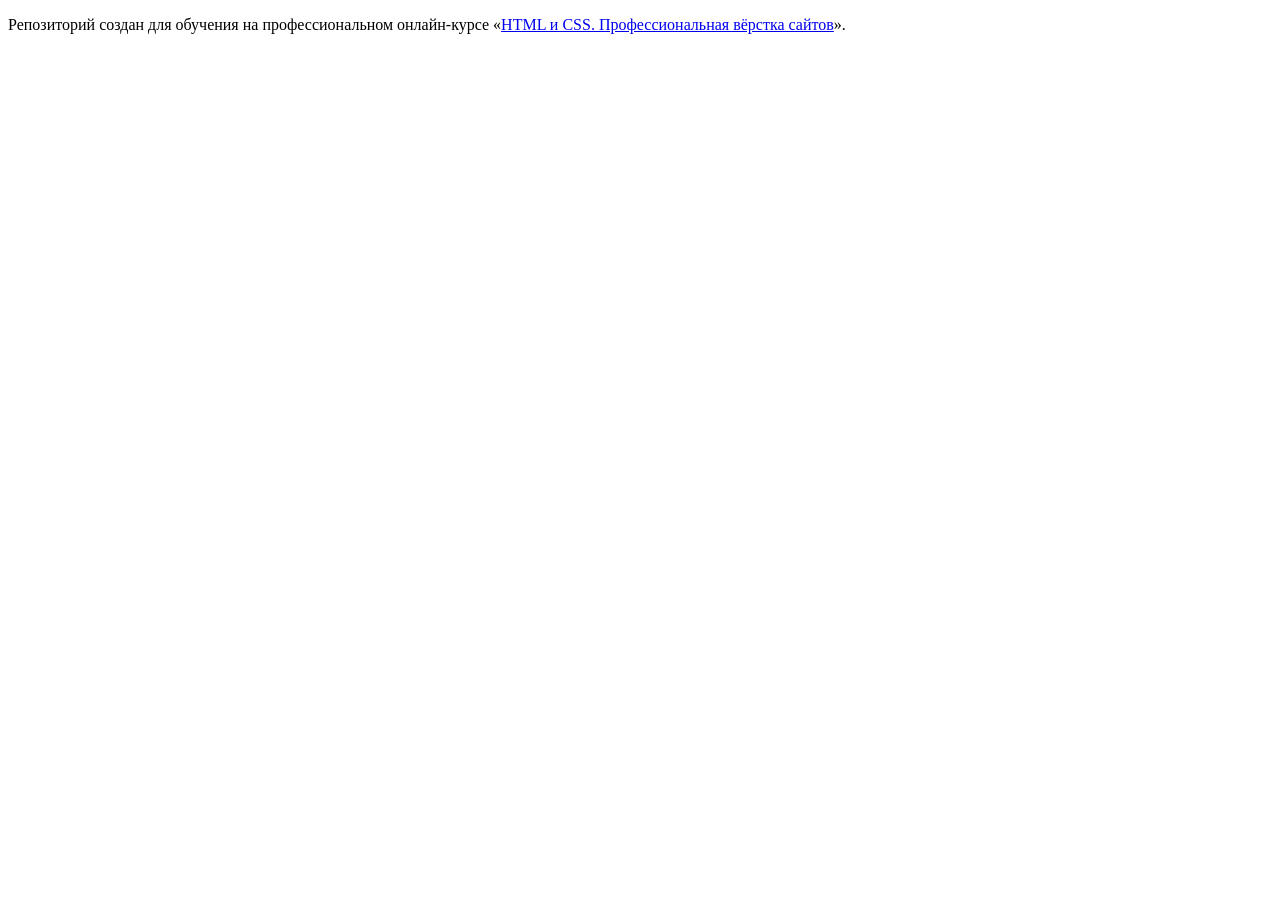
==== index.html @ 31da3272 ":hatching_chick:" ====
<!DOCTYPE html>
<html lang="ru">
  <head>
    <meta charset="utf-8">
    <title>HTML Academy: Седона</title>
  </head>
  <body>

    <p>Репозиторий создан для обучения на профессиональном онлайн‑курсе «<a href="https://htmlacademy.ru/intensive/htmlcss">HTML и CSS. Профессиональная вёрстка сайтов</a>».</p>

  </body>
</html>
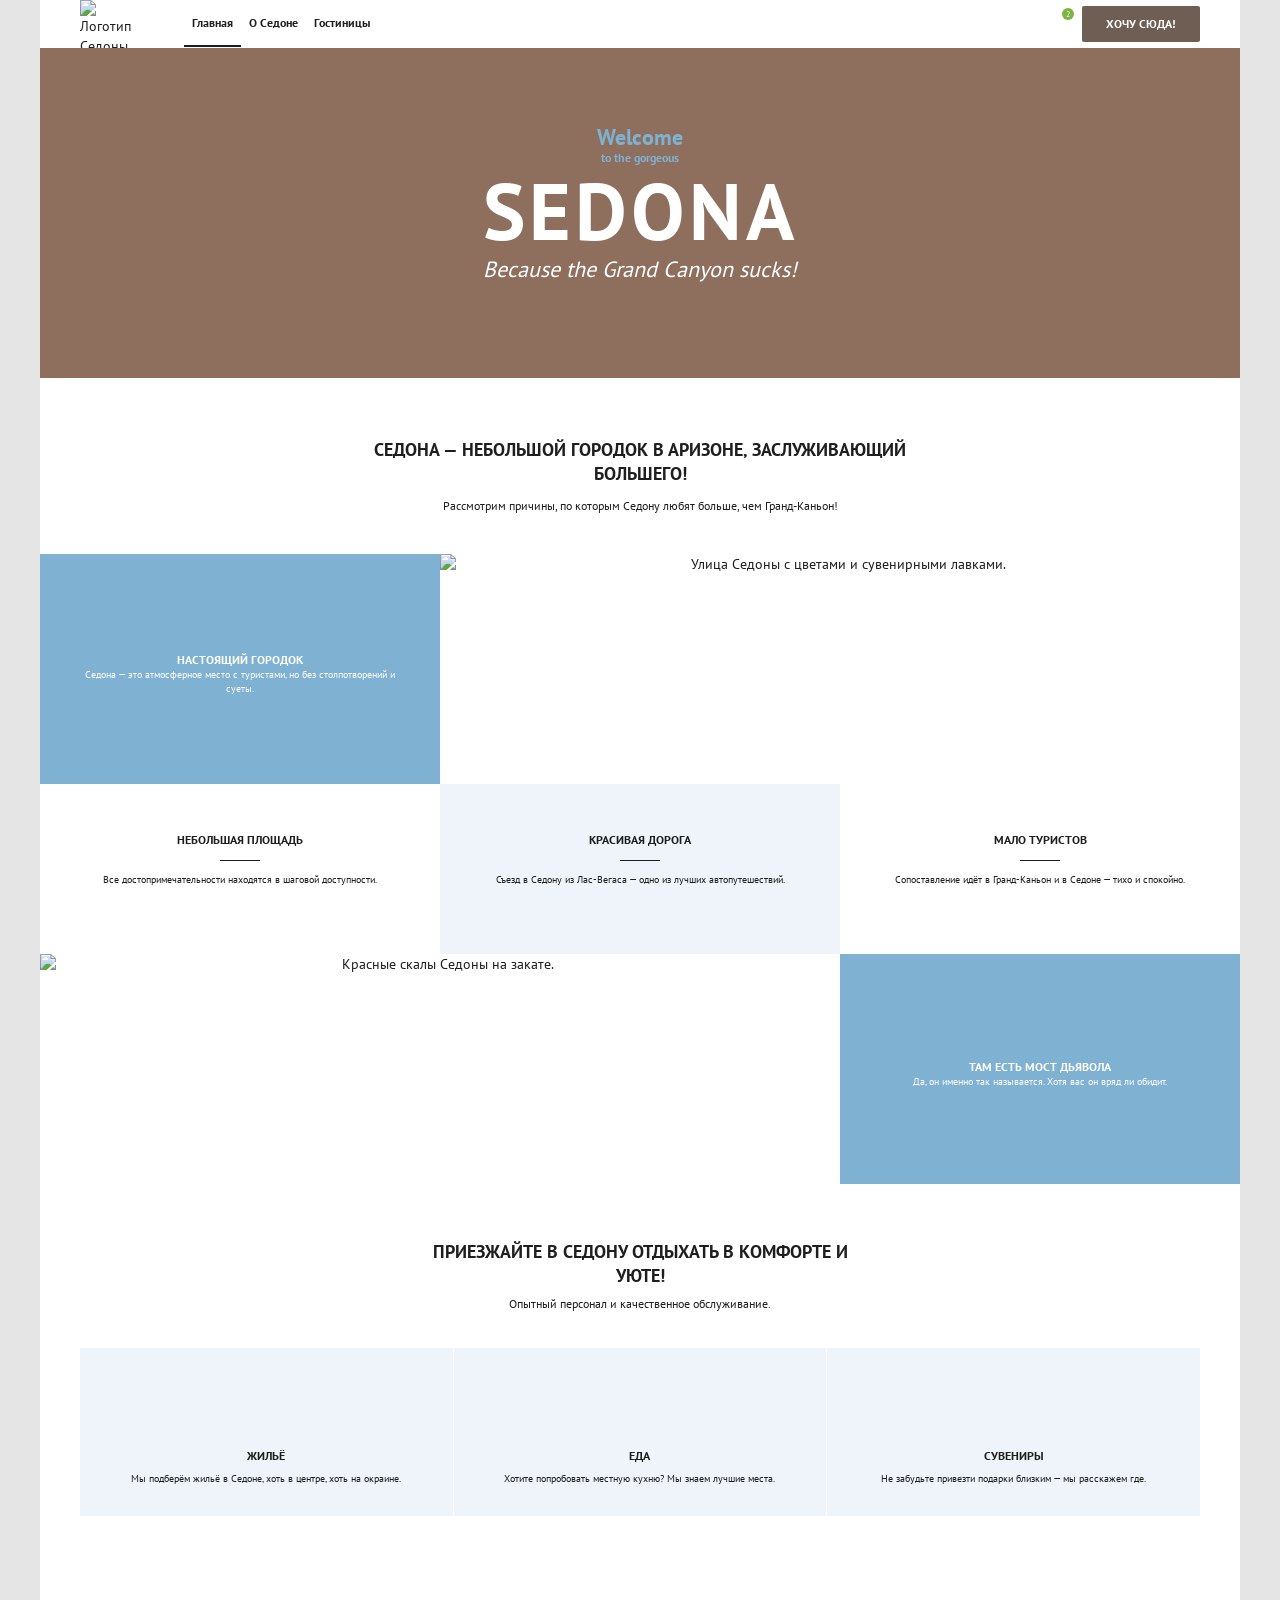
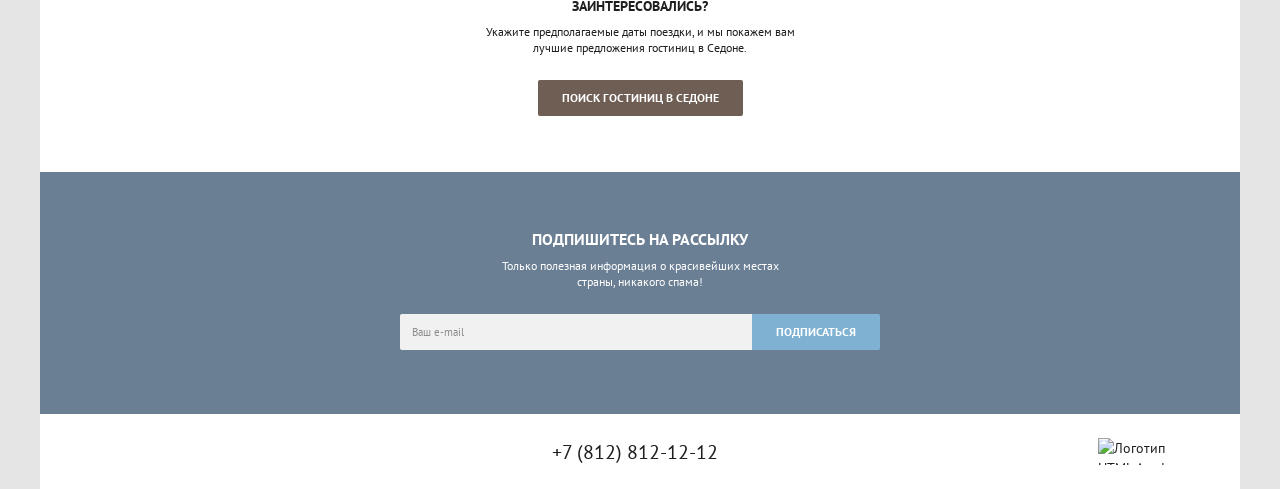
==== commit 5eb01d87: "First try site" ====
--- a/index.html
+++ b/index.html
@@ -3,10 +3,188 @@
   <head>
     <meta charset="utf-8">
     <title>HTML Academy: Седона</title>
-  </head>
-  <body>
+    <link rel="preload" href="fonts/ptsans-400.woff2" as="font" type="font/woff2" crossorigin>
+  <link rel="preload" href="fonts/ptsans-700.woff2" as="font" type="font/woff2" crossorigin>
+  <link rel="stylesheet" href="styles/styles.css">
+</head>
+<body>
+  <header class="page-header">
+    <div class="page-header__wrapper">
+      <a class="logo" href="index.html">
+        <img src="images/logo.svg" width="64" height="48" alt="Логотип Седоны.">
+      </a>
+      <nav class="main-nav">
+        <ul class="main-nav__list">
+          <li class="main-nav__item"><a class="main-nav__link main-nav__link--current" href="index.html">Главная</a></li>
+          <li class="main-nav__item"><a class="main-nav__link" href="#">О Седоне</a></li>
+          <li class="main-nav__item"><a class="main-nav__link" href="catalog.html">Гостиницы</a></li>
+        </ul>
+      </nav>
+      <ul class="user-nav">
+        <li class="user-nav__item">
+          <button class="user-nav__button user-nav__button--search" type="button">
+            <span class="visually-hidden">Поиск гостиницы</span>
+          </button>
+        </li>
+        <li class="user-nav__item">
+          <a class="user-nav__link user-nav__link--favorites" href="#">
+            <span class="visually-hidden">Избранное:</span>
+            <span class="user-nav__counter">2</span>
+          </a>
+        </li>
+        <li class="user-nav__item">
+          <a class="button button--brown" href="#">Хочу сюда!</a>
+        </li>
+      </ul>
+    </div>
+  </header>
 
-    <p>Репозиторий создан для обучения на профессиональном онлайн‑курсе «<a href="https://htmlacademy.ru/intensive/htmlcss">HTML и CSS. Профессиональная вёрстка сайтов</a>».</p>
+  <main class="page-main">
+    <section class="hero">
+      <div class="hero__wrapper">
+        <p class="hero__welcome">Welcome <span class="hero__welcome-sub">to the gorgeous</span></p>
+        <h1 class="hero__title">Sedona</h1>
+        <p class="hero__slogan">Because the Grand Canyon sucks!</p>
+      </div>
+    </section>
 
-  </body>
+    <section class="intro">
+      <h2 class="intro__title">Седона — небольшой городок в Аризоне, заслуживающий большего!</h2>
+      <p class="intro__text">Рассмотрим причины, по которым Седону любят больше, чем Гранд-Каньон!</p>
+    </section>
+
+    <section class="reasons">
+      <h2 class="visually-hidden">Почему Седона</h2>
+      <ul class="reasons__list">
+        <li class="reasons__item reasons__item--tile reasons__item--tile-first">
+          <h3 class="reasons__title">Настоящий городок</h3>
+          <p class="reasons__text">Седона — это атмосферное место с туристами, но без столпотворений и суеты.</p>
+        </li>
+        <li class="reasons__item reasons__item--photo-top">
+          <img class="reasons__image" src="#" alt="Улица Седоны с цветами и сувенирными лавками.">
+        </li>
+        <li class="reasons__item reasons__item--feature">
+          <h3 class="reasons__title">Небольшая площадь</h3>
+          <p class="reasons__text">Все достопримечательности находятся в шаговой доступности.</p>
+        </li>
+        <li class="reasons__item reasons__item--feature reasons__item--feature-accent">
+          <h3 class="reasons__title">Красивая дорога</h3>
+          <p class="reasons__text">Съезд в Седону из Лас-Вегаса — одно из лучших автопутешествий.</p>
+        </li>
+        <li class="reasons__item reasons__item--feature">
+          <h3 class="reasons__title">Мало туристов</h3>
+          <p class="reasons__text">Сопоставление идёт в Гранд-Каньон и в Седоне — тихо и спокойно.</p>
+        </li>
+        <li class="reasons__item reasons__item--photo-bottom">
+          <img class="reasons__image" src="#" alt="Красные скалы Седоны на закате.">
+        </li>
+        <li class="reasons__item reasons__item--tile reasons__item--tile-last">
+          <h3 class="reasons__title">Там есть мост Дьявола</h3>
+          <p class="reasons__text">Да, он именно так называется. Хотя вас он вряд ли обидит.</p>
+        </li>
+      </ul>
+    </section>
+
+    <section class="comfort">
+      <h2 class="comfort__title">Приезжайте в Седону отдыхать в комфорте и уюте!</h2>
+      <p class="comfort__text">Опытный персонал и качественное обслуживание.</p>
+      <ul class="comfort__list">
+        <li class="comfort__item comfort__item--home">
+          <h3 class="comfort__item-title">Жильё</h3>
+          <p class="comfort__item-text">Мы подберём жильё в Седоне, хоть в центре, хоть на окраине.</p>
+        </li>
+        <li class="comfort__item comfort__item--food">
+          <h3 class="comfort__item-title">Еда</h3>
+          <p class="comfort__item-text">Хотите попробовать местную кухню? Мы знаем лучшие места.</p>
+        </li>
+        <li class="comfort__item comfort__item--gifts">
+          <h3 class="comfort__item-title">Сувениры</h3>
+          <p class="comfort__item-text">Не забудьте привезти подарки близким — мы расскажем где.</p>
+        </li>
+      </ul>
+    </section>
+
+    <section class="interest">
+      <h2 class="interest__title">Заинтересовались?</h2>
+      <p class="interest__text">Укажите предполагаемые даты поездки, и мы покажем вам лучшие предложения гостиниц в Седоне.</p>
+      <button class="button button--brown button--wide" type="button">Поиск гостиниц в Седоне</button>
+    </section>
+
+    <section class="subscribe">
+      <h2 class="subscribe__title">Подпишитесь на рассылку</h2>
+      <p class="subscribe__text">Только полезная информация о красивейших местах страны, никакого спама!</p>
+      <form class="subscribe__form" action="https://echo.htmlacademy.ru/" method="post">
+        <label class="visually-hidden" for="subscribe-email">Ваш e-mail</label>
+        <input class="subscribe__input" id="subscribe-email" type="email" name="email" placeholder="Ваш e-mail" required>
+        <button class="button button--blue" type="submit">Подписаться</button>
+      </form>
+    </section>
+  </main>
+
+  <footer class="page-footer">
+    <div class="page-footer__wrapper">
+      <ul class="social">
+        <li class="social__item">
+          <a class="social__link social__link--vk" href="https://vk.com/htmlacademy"><span class="visually-hidden">Вконтакте</span></a>
+        </li>
+        <li class="social__item">
+          <a class="social__link social__link--tg" href="https://t.me/htmlacademy"><span class="visually-hidden">Телеграм</span></a>
+        </li>
+        <li class="social__item">
+          <a class="social__link social__link--yt" href="https://www.youtube.com/user/htmlacademyru"><span class="visually-hidden">Ютуб</span></a>
+        </li>
+      </ul>
+      <a class="page-footer__phone" href="tel:+78128121212">+7 (812) 812-12-12</a>
+      <a class="page-footer__academy" href="https://htmlacademy.ru/">
+        <img src="images/htmlacademy.svg" width="102" height="27" alt="Логотип HTML Academy.">
+      </a>
+    </div>
+  </footer>
+
+  <!-- Модальное окно поиска. Чтобы увидеть его, добавьте классу modal модификатор modal--show -->
+  <div class="modal">
+    <section class="modal__window" role="dialog" aria-modal="true" aria-labelledby="modal-title">
+      <h2 class="modal__title" id="modal-title">Поиск гостиницы в Седоне</h2>
+      <button class="modal__close" type="button"><span class="visually-hidden">Закрыть окно</span></button>
+      <form class="search-form" action="https://echo.htmlacademy.ru/" method="post">
+        <div class="search-form__field">
+          <label class="search-form__label" for="date-in">Дата заезда:</label>
+          <input class="search-form__input" id="date-in" type="text" name="date-in" value="27 апреля 2020" required>
+          <p class="search-form__error">Мы не можем отправить вас в прошлое.</p>
+        </div>
+        <div class="search-form__field">
+          <label class="search-form__label" for="date-out">Дата выезда:</label>
+          <input class="search-form__input" id="date-out" type="text" name="date-out" value="1 сентября 2023" required>
+          <p class="search-form__hint">На эти даты есть свободные номера. Пока есть.</p>
+        </div>
+        <div class="search-form__counters">
+          <div class="search-form__counter">
+            <label class="search-form__label" for="adults">Взрослые:</label>
+            <div class="stepper">
+              <button class="stepper__button stepper__button--minus" type="button"><span class="visually-hidden">Уменьшить</span></button>
+              <input class="stepper__input" id="adults" type="number" name="adults" min="1" value="2">
+              <button class="stepper__button stepper__button--plus" type="button"><span class="visually-hidden">Увеличить</span></button>
+            </div>
+          </div>
+          <div class="search-form__counter">
+            <label class="search-form__label" for="kids">Дети:</label>
+            <span class="search-form__info-wrap">
+              <button class="search-form__info" type="button" aria-describedby="kids-popover">
+                <span aria-hidden="true">i</span>
+                <span class="visually-hidden">Подсказка</span>
+              </button>
+              <span class="popover" id="kids-popover" role="tooltip">Укажите количество детей, которые будут с вами, возраст которых от 6 до 18 лет. Дети до 6 лет размещаются бесплатно.</span>
+            </span>
+            <div class="stepper">
+              <button class="stepper__button stepper__button--minus" type="button"><span class="visually-hidden">Уменьшить</span></button>
+              <input class="stepper__input" id="kids" type="number" name="kids" min="0" value="2">
+              <button class="stepper__button stepper__button--plus" type="button"><span class="visually-hidden">Увеличить</span></button>
+            </div>
+          </div>
+        </div>
+        <button class="button button--blue button--wide button--large" type="submit">Найти гостиницу</button>
+      </form>
+    </section>
+  </div>
+</body>
 </html>
--- a/styles/styles.css
+++ b/styles/styles.css
@@ -0,0 +1,1318 @@
+/* ===== 4. Шрифты и базовая типографика ===== */
+@font-face {
+  font-family: "PT Sans";
+  src: url("../fonts/ptsans-400.woff2") format("woff2");
+  font-weight: 400;
+  font-style: normal;
+  font-display: swap;
+}
+
+@font-face {
+  font-family: "PT Sans";
+  src: url("../fonts/ptsans-700.woff2") format("woff2");
+  font-weight: 700;
+  font-style: normal;
+  font-display: swap;
+}
+
+:root {
+  --color-text: #1e1e1e;
+  --color-white: #ffffff;
+  --color-brown: #6f5e54;
+  --color-brown-dark: #55463e;
+  --color-blue: #7fb1d3;
+  --color-blue-dark: #5f98c0;
+  --color-blue-light: #eef4f9;
+  --color-green: #7cb342;
+  --color-grey: #f1f1f1;
+  --color-grey-dark: #8d8d8d;
+  --color-error: #d9372b;
+  --page-width: 1200px;
+}
+
+html,
+body {
+  height: 100%; /* 5. Стики-футер */
+}
+
+body {
+  display: flex;
+  flex-direction: column;
+  min-height: 100%;
+  margin: 0;
+  font-family: "PT Sans", "Arial", sans-serif;
+  font-size: 14px;
+  font-weight: 400;
+  line-height: 20px;
+  color: var(--color-text);
+  background-color: #e5e5e5;
+}
+
+h1,
+h2,
+h3,
+p,
+ul {
+  margin: 0;
+  padding: 0;
+}
+
+ul {
+  list-style-type: none; /* 6. Без булетов */
+}
+
+img {
+  display: block;
+  max-width: 100%;
+}
+
+a {
+  color: inherit;
+  text-decoration: none;
+}
+
+button,
+input,
+select {
+  font: inherit;
+  color: inherit;
+}
+
+/* ===== 6. Утилиты ===== */
+.visually-hidden {
+  position: absolute;
+  width: 1px;
+  height: 1px;
+  margin: -1px;
+  padding: 0;
+  overflow: hidden;
+  clip: rect(0 0 0 0);
+  white-space: nowrap;
+  border: 0;
+}
+
+/* ===== Страница ===== */
+.page-header,
+.page-main,
+.page-footer {
+  width: 100%;
+  max-width: var(--page-width);
+  margin-right: auto;
+  margin-left: auto;
+  background-color: var(--color-white);
+}
+
+.page-main {
+  flex-grow: 1; /* футер прижат к низу */
+}
+
+/* ===== Кнопки ===== */
+.button {
+  display: inline-block;
+  box-sizing: border-box;
+  padding: 10px 24px;
+  font-size: 12px;
+  font-weight: 700;
+  line-height: 16px;
+  text-align: center;
+  text-transform: uppercase;
+  color: var(--color-white);
+  background-color: var(--color-brown);
+  border: none;
+  border-radius: 2px;
+  cursor: pointer;
+}
+
+.button--brown:hover,
+.button--brown:focus-visible {
+  background-color: var(--color-brown-dark);
+}
+
+.button--blue {
+  background-color: var(--color-blue);
+}
+
+.button--blue:hover,
+.button--blue:focus-visible {
+  background-color: var(--color-blue-dark);
+}
+
+.button--green {
+  background-color: var(--color-green);
+}
+
+.button--green:hover,
+.button--green:focus-visible {
+  background-color: #66972f;
+}
+
+.button:active {
+  opacity: 0.7;
+}
+
+.button--wide {
+  width: 100%;
+}
+
+.button--small {
+  padding: 6px 8px;
+  font-size: 10px;
+  line-height: 14px;
+}
+
+/* ===== Шапка ===== */
+.page-header__wrapper {
+  display: flex;
+  align-items: center;
+  justify-content: space-between;
+  flex-wrap: wrap;
+  padding: 0 40px;
+}
+
+.logo {
+  display: block;
+  margin-right: 40px;
+}
+
+.main-nav {
+  flex-grow: 1;
+}
+
+.main-nav__list {
+  display: flex;
+  flex-wrap: wrap;
+}
+
+.main-nav__link {
+  display: block;
+  padding: 14px 8px;
+  font-size: 12px;
+  font-weight: 700;
+  line-height: 16px;
+}
+
+.main-nav__link:hover,
+.main-nav__link:focus-visible {
+  color: var(--color-blue-dark);
+}
+
+.main-nav__link--current {
+  border-bottom: 2px solid var(--color-text);
+}
+
+.main-nav__link--current:hover {
+  color: inherit;
+}
+
+.user-nav {
+  display: flex;
+  align-items: center;
+  flex-wrap: wrap;
+  gap: 16px;
+}
+
+.user-nav__button,
+.user-nav__link {
+  position: relative;
+  display: block;
+  width: 20px;
+  height: 20px;
+  padding: 0;
+  background-color: transparent;
+  background-repeat: no-repeat;
+  background-position: center;
+  border: none;
+  cursor: pointer;
+}
+
+.user-nav__button--search {
+  background-image: url("../images/icon-search.svg");
+}
+
+.user-nav__link--favorites {
+  background-image: url("../images/icon-heart.svg");
+}
+
+.user-nav__counter {
+  position: absolute;
+  top: -6px;
+  right: -8px;
+  min-width: 12px;
+  font-size: 8px;
+  line-height: 12px;
+  text-align: center;
+  color: var(--color-white);
+  background-color: var(--color-green);
+  border-radius: 6px;
+}
+
+.user-nav__button:hover,
+.user-nav__link:hover {
+  opacity: 0.6;
+}
+
+/* ===== Главная: hero ===== */
+.hero {
+  display: flex;
+  justify-content: center;
+  min-height: 330px;
+  background-color: #8e6f5e;
+  background-image: url("../images/hero.jpg");
+  background-position: center;
+  background-size: cover;
+  background-repeat: no-repeat;
+  color: var(--color-white);
+}
+
+.hero__wrapper {
+  display: flex;
+  flex-direction: column;
+  align-items: center;
+  justify-content: center;
+  padding: 40px 20px 60px;
+  text-align: center;
+}
+
+.hero__welcome {
+  font-size: 22px;
+  font-weight: 700;
+  line-height: 26px;
+  color: var(--color-blue);
+}
+
+.hero__welcome-sub {
+  display: block;
+  font-size: 12px;
+  line-height: 16px;
+}
+
+.hero__title {
+  font-size: 80px;
+  font-weight: 700;
+  line-height: 90px;
+  text-transform: uppercase;
+  letter-spacing: 0.05em;
+}
+
+.hero__slogan {
+  font-size: 22px;
+  font-style: italic;
+  line-height: 26px;
+}
+
+/* ===== Главная: intro ===== */
+.intro {
+  padding: 60px 20px 40px;
+  text-align: center;
+}
+
+.intro__title {
+  max-width: 600px;
+  margin: 0 auto 12px;
+  font-size: 18px;
+  font-weight: 700;
+  line-height: 24px;
+  text-transform: uppercase;
+}
+
+.intro__text {
+  font-size: 12px;
+  line-height: 16px;
+}
+
+/* ===== Главная: причины (грид) ===== */
+.reasons__list {
+  display: grid;
+  grid-template-columns: repeat(3, 1fr);
+}
+
+.reasons__item {
+  box-sizing: border-box;
+  min-height: 170px;
+  padding: 30px 30px 20px;
+  text-align: center;
+}
+
+.reasons__item--tile {
+  display: flex;
+  flex-direction: column;
+  justify-content: center;
+  color: var(--color-white);
+  background-color: var(--color-blue);
+}
+
+.reasons__item--tile-first {
+  min-height: 230px;
+}
+
+.reasons__item--tile-last {
+  min-height: 230px;
+}
+
+.reasons__item--photo-top {
+  grid-column: 2 / 4;
+  padding: 0;
+}
+
+.reasons__item--photo-bottom {
+  grid-column: 1 / 3;
+  grid-row: 3;
+  padding: 0;
+}
+
+.reasons__item--tile-last {
+  grid-column: 3;
+  grid-row: 3;
+}
+
+.reasons__item--feature {
+  display: flex;
+  flex-direction: column;
+  align-items: center;
+  padding-top: 48px;
+  background-color: var(--color-white);
+}
+
+.reasons__item--feature-accent {
+  background-color: var(--color-blue-light);
+}
+
+.reasons__item--feature .reasons__title::after {
+  content: "";
+  display: block;
+  width: 40px;
+  height: 1px;
+  margin: 12px auto;
+  background-color: var(--color-text);
+}
+
+.reasons__image {
+  width: 100%;
+  height: 100%;
+  min-height: 230px;
+  object-fit: cover;
+}
+
+.reasons__title {
+  font-size: 12px;
+  font-weight: 700;
+  line-height: 16px;
+  text-transform: uppercase;
+}
+
+.reasons__text {
+  font-size: 10px;
+  line-height: 14px;
+}
+
+/* ===== Главная: comfort ===== */
+.comfort {
+  padding: 56px 40px 40px;
+  text-align: center;
+}
+
+.comfort__title {
+  max-width: 460px;
+  margin: 0 auto 8px;
+  font-size: 18px;
+  font-weight: 700;
+  line-height: 24px;
+  text-transform: uppercase;
+}
+
+.comfort__text {
+  margin-bottom: 36px;
+  font-size: 12px;
+  line-height: 16px;
+}
+
+.comfort__list {
+  display: grid;
+  grid-template-columns: repeat(3, 1fr);
+  gap: 1px;
+}
+
+.comfort__item {
+  padding: 100px 40px 30px;
+  background-color: var(--color-blue-light);
+  background-repeat: no-repeat;
+  background-position: center 40px;
+  background-size: 40px;
+}
+
+.comfort__item--home {
+  background-image: url("../images/icon-home.svg");
+}
+
+.comfort__item--food {
+  background-image: url("../images/icon-food.svg");
+}
+
+.comfort__item--gifts {
+  background-image: url("../images/icon-gifts.svg");
+}
+
+.comfort__item-title {
+  margin-bottom: 8px;
+  font-size: 12px;
+  font-weight: 700;
+  line-height: 16px;
+  text-transform: uppercase;
+}
+
+.comfort__item-text {
+  font-size: 10px;
+  line-height: 14px;
+}
+
+/* ===== Главная: interest ===== */
+.interest {
+  display: flex;
+  flex-direction: column;
+  align-items: center;
+  padding: 40px 20px 56px;
+  text-align: center;
+}
+
+.interest__title {
+  margin-bottom: 8px;
+  font-size: 14px;
+  font-weight: 700;
+  line-height: 20px;
+  text-transform: uppercase;
+}
+
+.interest__text {
+  max-width: 340px;
+  margin-bottom: 24px;
+  font-size: 12px;
+  line-height: 16px;
+}
+
+.interest .button {
+  width: auto;
+  min-width: 170px;
+}
+
+/* ===== Подписка ===== */
+.subscribe {
+  display: flex;
+  flex-direction: column;
+  align-items: center;
+  padding: 56px 20px 64px;
+  text-align: center;
+  color: var(--color-white);
+  background-color: #6b7f94;
+  background-image: url("../images/subscribe.jpg");
+  background-position: center;
+  background-size: cover;
+  background-repeat: no-repeat;
+}
+
+.subscribe--plain {
+  color: var(--color-text);
+  background: none;
+}
+
+.subscribe__title {
+  margin-bottom: 8px;
+  font-size: 16px;
+  font-weight: 700;
+  line-height: 22px;
+  text-transform: uppercase;
+}
+
+.subscribe__text {
+  max-width: 280px;
+  margin-bottom: 24px;
+  font-size: 12px;
+  line-height: 16px;
+}
+
+.subscribe__form {
+  display: flex;
+  flex-wrap: wrap;
+  justify-content: center;
+  width: 100%;
+  max-width: 480px;
+}
+
+.subscribe__input {
+  flex-grow: 1;
+  box-sizing: border-box;
+  min-width: 200px;
+  padding: 8px 12px;
+  font-size: 11px;
+  color: var(--color-text);
+  background-color: var(--color-grey);
+  border: none;
+  border-radius: 2px 0 0 2px;
+}
+
+.subscribe__input::placeholder {
+  color: var(--color-grey-dark);
+}
+
+.subscribe__form .button {
+  border-radius: 0 2px 2px 0;
+}
+
+/* ===== Футер ===== */
+.page-footer__wrapper {
+  display: flex;
+  align-items: center;
+  justify-content: space-between;
+  flex-wrap: wrap;
+  gap: 20px;
+  padding: 24px 40px;
+}
+
+.social {
+  display: flex;
+  flex-wrap: wrap;
+  gap: 16px;
+}
+
+.social__link {
+  display: block;
+  width: 20px;
+  height: 20px;
+  background-repeat: no-repeat;
+  background-position: center;
+}
+
+.social__link--vk {
+  background-image: url("../images/icon-vk.svg");
+}
+
+.social__link--tg {
+  background-image: url("../images/icon-tg.svg");
+}
+
+.social__link--yt {
+  background-image: url("../images/icon-yt.svg");
+}
+
+.social__link:hover,
+.page-footer__academy:hover {
+  opacity: 0.6;
+}
+
+.page-footer__phone {
+  font-size: 20px;
+  line-height: 26px;
+}
+
+/* ===== Каталог: hero и фильтр ===== */
+.catalog-hero {
+  color: var(--color-white);
+  background-color: #6d5a52;
+  background-image: url("../images/catalog-hero.jpg");
+  background-position: center;
+  background-size: cover;
+  background-repeat: no-repeat;
+}
+
+.catalog-hero__wrapper {
+  padding: 24px 40px 28px;
+}
+
+.catalog-hero__title {
+  margin-bottom: 8px;
+  font-size: 32px;
+  font-weight: 700;
+  line-height: 40px;
+}
+
+.breadcrumbs {
+  display: flex;
+  align-items: center;
+  flex-wrap: wrap;
+  gap: 8px;
+  margin-bottom: 24px;
+  font-size: 10px;
+  line-height: 14px;
+}
+
+.breadcrumbs__item + .breadcrumbs__item::before {
+  content: ">";
+  margin-right: 8px;
+}
+
+.breadcrumbs__link--home {
+  display: block;
+  width: 12px;
+  height: 12px;
+  background: url("../images/icon-home-small.svg") no-repeat center;
+}
+
+.filter {
+  display: grid;
+  grid-template-columns: 160px 160px 1fr 180px;
+  gap: 24px 40px;
+}
+
+.filter__group {
+  min-width: 0;
+  margin: 0;
+  padding: 0;
+  border: none;
+}
+
+.filter__legend {
+  margin-bottom: 12px;
+  padding: 0;
+  font-size: 12px;
+  font-weight: 700;
+  line-height: 16px;
+}
+
+.filter__buttons {
+  display: flex;
+  flex-direction: column;
+  align-items: center;
+  gap: 12px;
+  align-self: end;
+}
+
+.filter__reset {
+  padding: 0;
+  font-size: 10px;
+  text-transform: uppercase;
+  background: none;
+  border: none;
+  cursor: pointer;
+}
+
+.filter__reset:hover {
+  text-decoration: underline;
+}
+
+/* Чекбоксы и радио */
+.check {
+  position: relative;
+  display: flex;
+  align-items: center;
+  gap: 8px;
+  margin-bottom: 8px;
+  font-size: 10px;
+  line-height: 14px;
+  cursor: pointer;
+}
+
+.check__box {
+  position: relative;
+  flex-shrink: 0;
+  box-sizing: border-box;
+  width: 14px;
+  height: 14px;
+  background-color: var(--color-white);
+  border-radius: 2px;
+}
+
+.check--radio .check__box {
+  border-radius: 50%;
+}
+
+.check__input:checked + .check__box::after {
+  content: "";
+  position: absolute;
+  top: 3px;
+  left: 3px;
+  width: 8px;
+  height: 8px;
+  background-color: var(--color-blue-dark);
+  border-radius: 1px;
+}
+
+.check--radio .check__input:checked + .check__box::after {
+  border-radius: 50%;
+}
+
+.check__input:focus-visible + .check__box {
+  outline: 2px solid var(--color-blue);
+  outline-offset: 2px;
+}
+
+.check:hover .check__box {
+  box-shadow: 0 0 0 2px rgba(255, 255, 255, 0.4);
+}
+
+/* Цена */
+.price {
+  display: flex;
+  gap: 1px;
+  margin-bottom: 20px;
+}
+
+.price__field {
+  display: flex;
+  align-items: center;
+  flex-grow: 1;
+  min-width: 0;
+  color: var(--color-text);
+  background-color: var(--color-grey);
+}
+
+.price__label {
+  padding: 0 8px;
+  font-size: 10px;
+  color: var(--color-grey-dark);
+  order: 2;
+}
+
+.price__input {
+  flex-grow: 1;
+  box-sizing: border-box;
+  width: 100%;
+  min-width: 0;
+  padding: 8px;
+  font-size: 12px;
+  background: none;
+  border: none;
+  -moz-appearance: textfield;
+  appearance: textfield;
+}
+
+.price__input::-webkit-outer-spin-button,
+.price__input::-webkit-inner-spin-button {
+  margin: 0;
+  -webkit-appearance: none;
+  appearance: none;
+}
+
+/* Range-слайдер на двух инпутах */
+.range {
+  position: relative;
+  height: 16px;
+  margin: 0 8px;
+}
+
+.range::before {
+  content: "";
+  position: absolute;
+  top: 7px;
+  right: 0;
+  left: 0;
+  height: 2px;
+  background-color: var(--color-white);
+}
+
+.range__input {
+  position: absolute;
+  top: 0;
+  left: -8px;
+  width: calc(100% + 16px);
+  height: 16px;
+  margin: 0;
+  background: none;
+  pointer-events: none;
+  -webkit-appearance: none;
+  appearance: none;
+}
+
+.range__input::-webkit-slider-runnable-track {
+  height: 16px;
+  background: none;
+}
+
+.range__input::-moz-range-track {
+  height: 16px;
+  background: none;
+}
+
+.range__input::-webkit-slider-thumb {
+  box-sizing: border-box;
+  width: 16px;
+  height: 16px;
+  background-color: var(--color-white);
+  border: 2px solid var(--color-blue);
+  border-radius: 50%;
+  cursor: pointer;
+  pointer-events: auto;
+  -webkit-appearance: none;
+  appearance: none;
+}
+
+.range__input::-moz-range-thumb {
+  box-sizing: border-box;
+  width: 16px;
+  height: 16px;
+  background-color: var(--color-white);
+  border: 2px solid var(--color-blue);
+  border-radius: 50%;
+  cursor: pointer;
+  pointer-events: auto;
+}
+
+.range__input:focus-visible {
+  outline: none;
+}
+
+.range__input:focus-visible::-webkit-slider-thumb {
+  outline: 2px solid var(--color-text);
+}
+
+.range__input:focus-visible::-moz-range-thumb {
+  outline: 2px solid var(--color-text);
+}
+
+/* ===== Каталог: список ===== */
+.catalog {
+  padding: 40px 40px 0;
+}
+
+.catalog__top {
+  display: flex;
+  align-items: center;
+  justify-content: space-between;
+  flex-wrap: wrap;
+  gap: 16px;
+  margin-bottom: 20px;
+}
+
+.catalog__title {
+  font-size: 16px;
+  font-weight: 700;
+  line-height: 22px;
+  text-transform: uppercase;
+}
+
+.catalog__controls {
+  display: flex;
+  align-items: center;
+  gap: 16px;
+}
+
+.catalog__sort {
+  box-sizing: border-box;
+  width: 200px;
+  padding: 6px 8px;
+  font-size: 11px;
+  background-color: var(--color-white);
+  border: 1px solid #d9d9d9;
+  border-radius: 2px;
+}
+
+.view-switch {
+  display: flex;
+  gap: 4px;
+}
+
+.view-switch__button {
+  width: 28px;
+  height: 28px;
+  padding: 0;
+  background-color: var(--color-white);
+  background-repeat: no-repeat;
+  background-position: center;
+  border: 1px solid #d9d9d9;
+  border-radius: 2px;
+  cursor: pointer;
+}
+
+.view-switch__button--grid {
+  background-image: url("../images/icon-view-grid.svg");
+}
+
+.view-switch__button--cards {
+  background-image: url("../images/icon-view-cards.svg");
+}
+
+.view-switch__button--list {
+  background-image: url("../images/icon-view-list.svg");
+}
+
+.view-switch__button--active,
+.view-switch__button:hover {
+  background-color: var(--color-blue-light);
+  border-color: var(--color-blue);
+}
+
+.catalog__list {
+  display: grid;
+  grid-template-columns: repeat(3, 1fr);
+  gap: 12px;
+  padding-bottom: 28px;
+  border-bottom: 1px solid #e3e3e3;
+}
+
+.card {
+  display: grid;
+  grid-template-columns: 1fr 1fr;
+  grid-template-rows: auto auto auto auto auto;
+  align-items: center;
+  gap: 8px;
+  padding: 12px 12px 14px;
+  border: 1px solid #e3e3e3;
+  border-radius: 2px;
+}
+
+.card__image {
+  grid-column: 1 / -1;
+  width: 100%;
+  height: 100px;
+  object-fit: cover;
+  background-color: var(--color-blue-light);
+}
+
+.card__title {
+  grid-column: 1 / -1;
+  margin-top: 6px;
+  font-size: 12px;
+  font-weight: 700;
+  line-height: 16px;
+}
+
+.card__type,
+.card__price {
+  font-size: 9px;
+  line-height: 12px;
+}
+
+.card__price {
+  text-align: right;
+}
+
+.card__more,
+.card__fav {
+  width: 100%;
+}
+
+.card__rating {
+  justify-self: end;
+  padding: 4px 8px;
+  font-size: 9px;
+  line-height: 12px;
+  background-color: var(--color-grey);
+  border-radius: 2px;
+}
+
+.stars::before {
+  color: var(--color-blue);
+  font-size: 12px;
+  letter-spacing: 2px;
+}
+
+.stars--2::before {
+  content: "★★";
+}
+
+.stars--3::before {
+  content: "★★★";
+}
+
+.stars--4::before {
+  content: "★★★★";
+}
+
+.stars--5::before {
+  content: "★★★★★";
+}
+
+/* Пагинация */
+.pagination {
+  padding: 28px 0 72px;
+}
+
+.pagination__list {
+  display: flex;
+  align-items: center;
+  flex-wrap: wrap;
+  gap: 8px;
+}
+
+.pagination__link {
+  display: block;
+  min-width: 20px;
+  padding: 8px;
+  font-size: 11px;
+  font-weight: 700;
+  line-height: 14px;
+  text-align: center;
+  color: var(--color-white);
+  background-color: var(--color-blue);
+  border-radius: 2px;
+}
+
+.pagination__link:hover,
+.pagination__link:focus-visible {
+  background-color: var(--color-blue-dark);
+}
+
+.pagination__link--current {
+  color: var(--color-text);
+  background-color: var(--color-grey);
+}
+
+.pagination__link--current:hover {
+  background-color: var(--color-grey);
+}
+
+.pagination__dots {
+  padding: 0 8px;
+}
+
+/* ===== 9. Модальное окно, поповер, степпер ===== */
+.modal {
+  position: fixed;
+  top: 0;
+  right: 0;
+  bottom: 0;
+  left: 0;
+  z-index: 10;
+  display: none;
+  align-items: center;
+  justify-content: center;
+  padding: 20px;
+  background-color: rgba(255, 255, 255, 0.75);
+  overflow-y: auto;
+}
+
+.modal--show {
+  display: flex;
+}
+
+.modal__window {
+  position: relative;
+  box-sizing: border-box;
+  width: 100%;
+  max-width: 500px;
+  margin: auto;
+  padding: 44px 48px 48px;
+  background-color: var(--color-white);
+  border-radius: 24px;
+  box-shadow: 0 12px 40px rgba(0, 0, 0, 0.18);
+}
+
+.modal__title {
+  margin-bottom: 40px;
+  padding-right: 48px;
+  font-size: 22px;
+  font-weight: 700;
+  line-height: 28px;
+  text-transform: uppercase;
+}
+
+.modal__close {
+  position: absolute;
+  top: 40px;
+  right: 40px;
+  width: 36px;
+  height: 36px;
+  padding: 0;
+  background-color: var(--color-grey);
+  background-image: url("../images/icon-close.svg");
+  background-position: center;
+  background-repeat: no-repeat;
+  border: none;
+  border-radius: 50%;
+  cursor: pointer;
+}
+
+.modal__close:hover {
+  background-color: #dcdcdc;
+}
+
+.search-form {
+  display: grid;
+  gap: 24px;
+}
+
+.search-form__field {
+  display: grid;
+  grid-template-columns: 95px 1fr;
+  align-items: center;
+  gap: 6px 0;
+}
+
+.search-form__label {
+  font-size: 14px;
+  font-weight: 700;
+  line-height: 18px;
+}
+
+.search-form__input {
+  box-sizing: border-box;
+  width: 100%;
+  height: 40px;
+  padding: 0 40px 0 14px;
+  font-size: 14px;
+  font-weight: 700;
+  background-color: var(--color-grey);
+  background-image: url("../images/icon-calendar.svg");
+  background-position: right 14px center;
+  background-repeat: no-repeat;
+  border: none;
+  border-radius: 4px;
+}
+
+.search-form__error,
+.search-form__hint {
+  grid-column: 2;
+  font-size: 12px;
+  line-height: 16px;
+}
+
+.search-form__error {
+  color: #ff6b6b;
+}
+
+.search-form__counters {
+  display: flex;
+  align-items: center;
+  justify-content: space-between;
+  flex-wrap: wrap;
+  gap: 16px;
+}
+
+.search-form__counter {
+  display: flex;
+  align-items: center;
+  gap: 12px;
+}
+
+.search-form__counter .stepper {
+  margin-left: 0;
+}
+
+.search-form__info-wrap {
+  position: relative;
+  display: inline-flex;
+  margin-left: -4px;
+}
+
+.search-form__info {
+  width: 20px;
+  height: 20px;
+  padding: 0;
+  font-size: 12px;
+  font-weight: 700;
+  line-height: 20px;
+  color: var(--color-white);
+  background-color: var(--color-blue);
+  border: none;
+  border-radius: 50%;
+  cursor: pointer;
+}
+
+.search-form__info:hover {
+  background-color: var(--color-blue-dark);
+}
+
+.popover {
+  position: absolute;
+  top: calc(100% + 12px);
+  left: 50%;
+  z-index: 1;
+  display: none;
+  box-sizing: border-box;
+  width: 180px;
+  padding: 12px 14px;
+  font-size: 12px;
+  line-height: 16px;
+  color: var(--color-white);
+  background-color: #333;
+  border-radius: 8px;
+  box-shadow: 0 4px 16px rgba(0, 0, 0, 0.25);
+  transform: translateX(-50%);
+}
+
+.search-form__info:hover + .popover,
+.search-form__info:focus-visible + .popover {
+  display: block;
+}
+
+.button--large {
+  padding: 14px 24px;
+  font-size: 14px;
+  line-height: 18px;
+  border-radius: 8px;
+}
+
+/* Степпер количества */
+.stepper {
+  display: flex;
+  align-items: center;
+  box-sizing: border-box;
+  width: 108px;
+  height: 40px;
+  background-color: var(--color-grey);
+  border-radius: 4px;
+}
+
+.stepper__input {
+  box-sizing: border-box;
+  width: 36px;
+  min-width: 0;
+  padding: 0;
+  font-size: 14px;
+  font-weight: 700;
+  text-align: center;
+  background: none;
+  border: none;
+  -moz-appearance: textfield;
+  appearance: textfield;
+}
+
+.stepper__input::-webkit-outer-spin-button,
+.stepper__input::-webkit-inner-spin-button {
+  margin: 0;
+  -webkit-appearance: none;
+  appearance: none;
+}
+
+.stepper__button {
+  position: relative;
+  width: 36px;
+  height: 40px;
+  padding: 0;
+  background: none;
+  border: none;
+  cursor: pointer;
+}
+
+.stepper__button::before,
+.stepper__button--plus::after {
+  content: "";
+  position: absolute;
+  top: 50%;
+  left: 50%;
+  width: 10px;
+  height: 2px;
+  background-color: #b8b8b8;
+  transform: translate(-50%, -50%);
+}
+
+.stepper__button--plus::after {
+  width: 2px;
+  height: 10px;
+}
+
+.stepper__button:hover::before,
+.stepper__button--plus:hover::after {
+  background-color: var(--color-text);
+}
+
+/* ===== Адаптив для узких экранов ===== */
+@media (max-width: 900px) {
+  .filter {
+    grid-template-columns: 1fr 1fr;
+  }
+
+  .catalog__list {
+    grid-template-columns: repeat(2, 1fr);
+  }
+
+  .reasons__list,
+  .comfort__list {
+    grid-template-columns: 1fr;
+  }
+
+  .reasons__item--photo-top,
+  .reasons__item--photo-bottom,
+  .reasons__item--tile-last {
+    grid-column: auto;
+    grid-row: auto;
+  }
+}
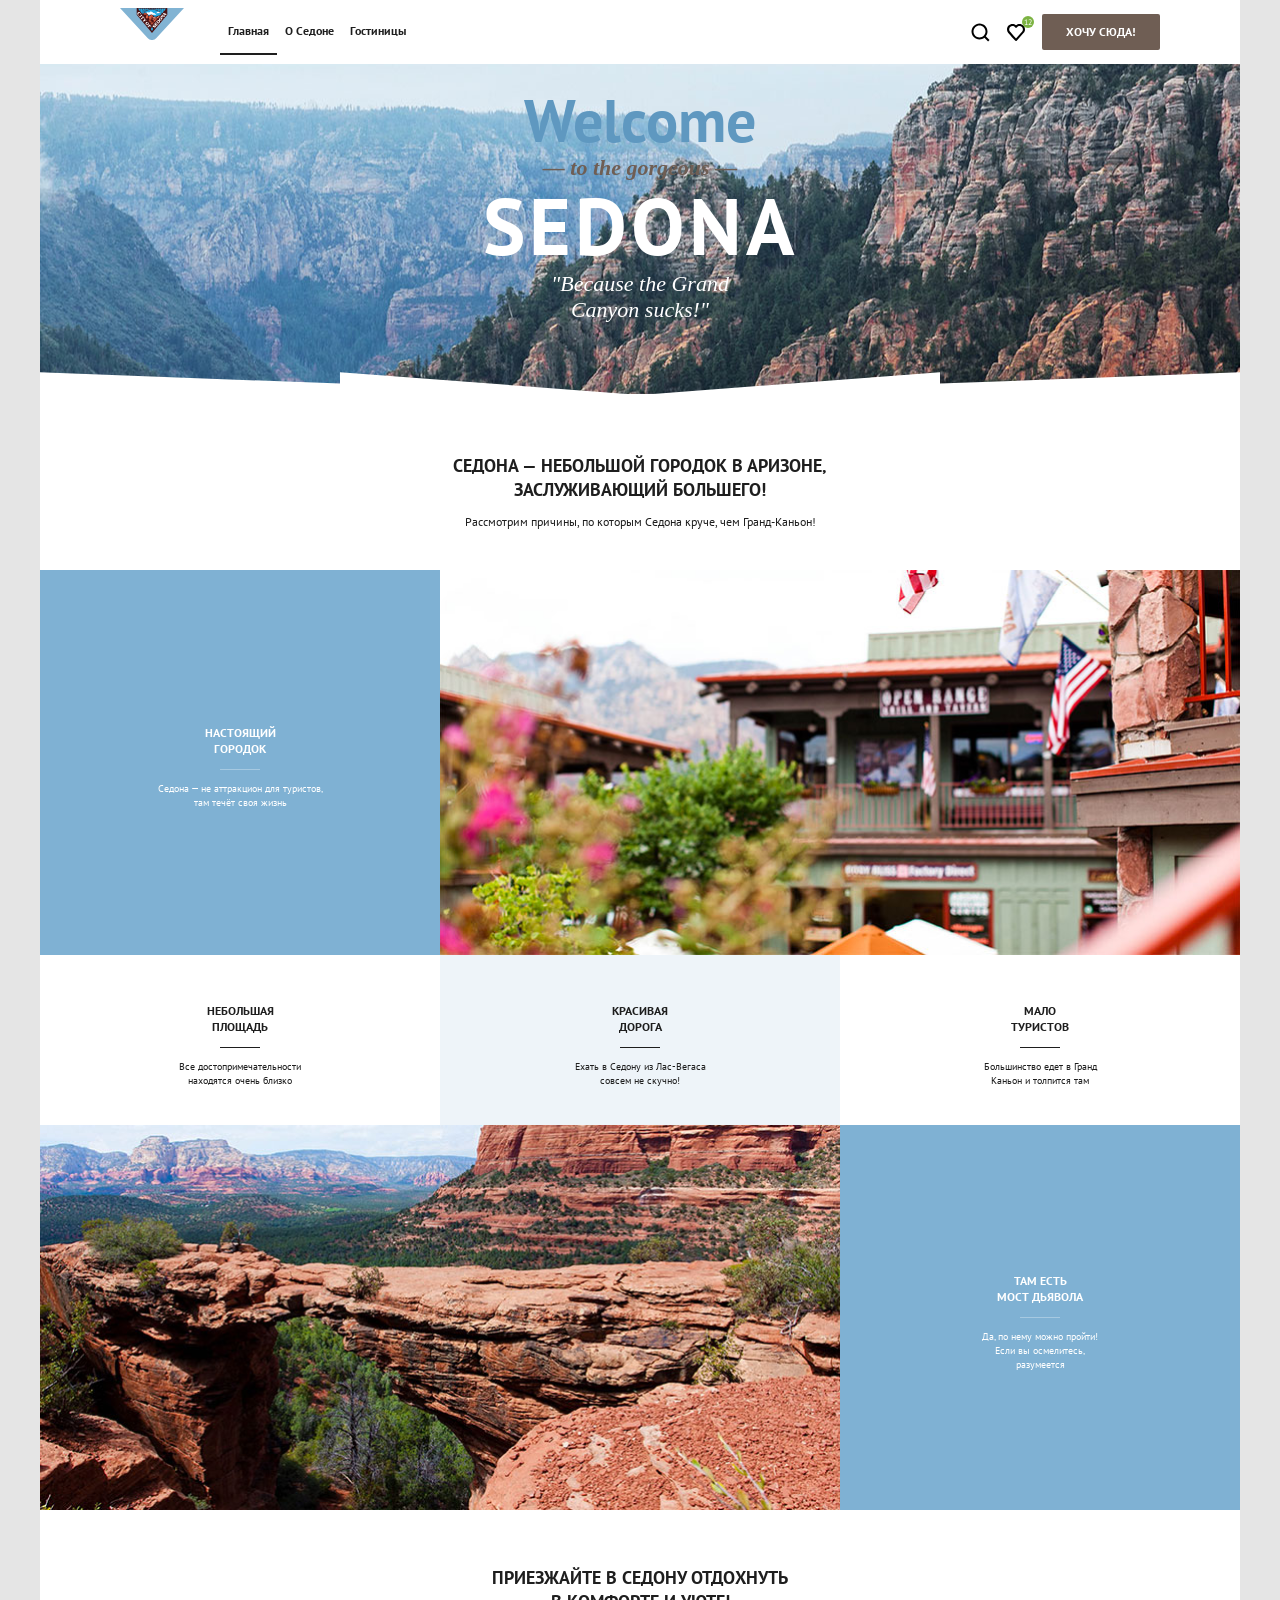
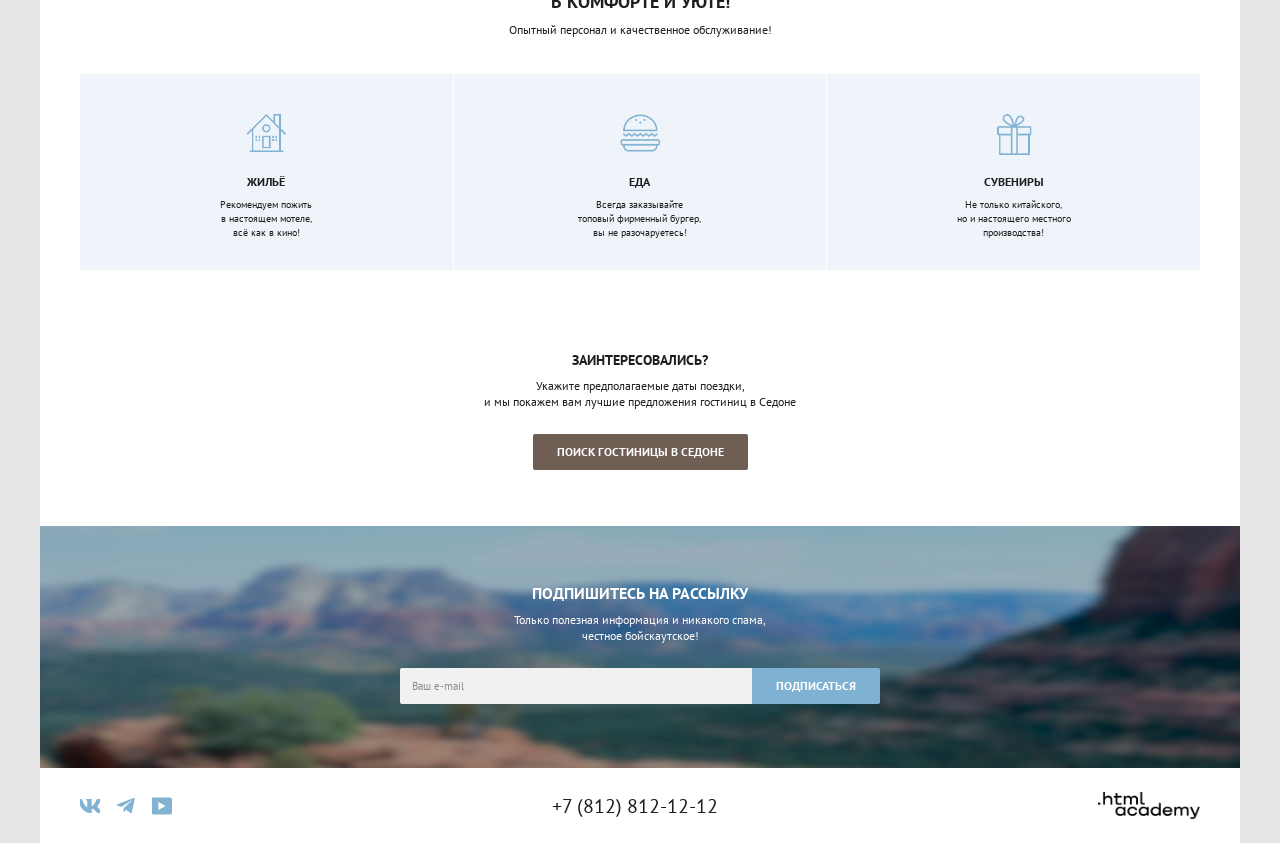
==== commit 1e23b1c6: "All project" ====
--- a/index.html
+++ b/index.html
@@ -2,6 +2,7 @@
 <html lang="ru">
   <head>
     <meta charset="utf-8">
+    <meta name="viewport" content="width=device-width, initial-scale=1">
     <title>HTML Academy: Седона</title>
     <link rel="preload" href="fonts/ptsans-400.woff2" as="font" type="font/woff2" crossorigin>
   <link rel="preload" href="fonts/ptsans-700.woff2" as="font" type="font/woff2" crossorigin>
@@ -22,14 +23,14 @@
       </nav>
       <ul class="user-nav">
         <li class="user-nav__item">
-          <button class="user-nav__button user-nav__button--search" type="button">
+          <a class="user-nav__button user-nav__button--search" href="#search-modal">
             <span class="visually-hidden">Поиск гостиницы</span>
-          </button>
+          </a>
         </li>
         <li class="user-nav__item">
           <a class="user-nav__link user-nav__link--favorites" href="#">
             <span class="visually-hidden">Избранное:</span>
-            <span class="user-nav__counter">2</span>
+            <span class="user-nav__counter">12</span>
           </a>
         </li>
         <li class="user-nav__item">
@@ -40,79 +41,79 @@
   </header>
 
   <main class="page-main">
-    <section class="hero">
+    <section class="hero hero::after">
       <div class="hero__wrapper">
-        <p class="hero__welcome">Welcome <span class="hero__welcome-sub">to the gorgeous</span></p>
+        <p class="hero__welcome">Welcome <span class="hero__welcome-sub">— to the gorgeous —</span></p>
         <h1 class="hero__title">Sedona</h1>
-        <p class="hero__slogan">Because the Grand Canyon sucks!</p>
+        <p class="hero__slogan">"Because the Grand <br>Canyon sucks!"</p>
       </div>
     </section>
 
     <section class="intro">
-      <h2 class="intro__title">Седона — небольшой городок в Аризоне, заслуживающий большего!</h2>
-      <p class="intro__text">Рассмотрим причины, по которым Седону любят больше, чем Гранд-Каньон!</p>
+      <h2 class="intro__title">Седона — небольшой городок в Аризоне,<br> заслуживающий большего!</h2>
+      <p class="intro__text">Рассмотрим причины, по которым Седона круче, чем Гранд-Каньон!</p>
     </section>
 
     <section class="reasons">
       <h2 class="visually-hidden">Почему Седона</h2>
       <ul class="reasons__list">
         <li class="reasons__item reasons__item--tile reasons__item--tile-first">
-          <h3 class="reasons__title">Настоящий городок</h3>
-          <p class="reasons__text">Седона — это атмосферное место с туристами, но без столпотворений и суеты.</p>
+          <h3 class="reasons__title">Настоящий<br> городок</h3>
+          <p class="reasons__text">Седона — не аттракцион для туристов,<br> там течёт своя жизнь</p>
         </li>
         <li class="reasons__item reasons__item--photo-top">
-          <img class="reasons__image" src="#" alt="Улица Седоны с цветами и сувенирными лавками.">
+          <img class="reasons__image" src="images/town.png" alt="Улица Седоны с цветами и сувенирными лавками.">
         </li>
         <li class="reasons__item reasons__item--feature">
-          <h3 class="reasons__title">Небольшая площадь</h3>
-          <p class="reasons__text">Все достопримечательности находятся в шаговой доступности.</p>
+          <h3 class="reasons__title">Небольшая<br> площадь</h3>
+          <p class="reasons__text">Все достопримечательности <br>находятся очень близко</p>
         </li>
         <li class="reasons__item reasons__item--feature reasons__item--feature-accent">
-          <h3 class="reasons__title">Красивая дорога</h3>
-          <p class="reasons__text">Съезд в Седону из Лас-Вегаса — одно из лучших автопутешествий.</p>
+          <h3 class="reasons__title">Красивая <br>дорога</h3>
+          <p class="reasons__text">Ехать в Седону из Лас-Вегаса<br> совсем не скучно!</p>
         </li>
         <li class="reasons__item reasons__item--feature">
-          <h3 class="reasons__title">Мало туристов</h3>
-          <p class="reasons__text">Сопоставление идёт в Гранд-Каньон и в Седоне — тихо и спокойно.</p>
+          <h3 class="reasons__title">Мало <br>туристов</h3>
+          <p class="reasons__text">Большинство едет в Гранд <br>Каньон и толпится там</p>
         </li>
         <li class="reasons__item reasons__item--photo-bottom">
-          <img class="reasons__image" src="#" alt="Красные скалы Седоны на закате.">
+          <img class="reasons__image" src="images/bridge.png" alt="Красные скалы Седоны на закате.">
         </li>
         <li class="reasons__item reasons__item--tile reasons__item--tile-last">
-          <h3 class="reasons__title">Там есть мост Дьявола</h3>
-          <p class="reasons__text">Да, он именно так называется. Хотя вас он вряд ли обидит.</p>
+          <h3 class="reasons__title">Там есть<br> мост Дьявола</h3>
+          <p class="reasons__text">Да, по нему можно пройти!<br> Если вы осмелитесь, <br>разумеется</p>
         </li>
       </ul>
     </section>
 
     <section class="comfort">
-      <h2 class="comfort__title">Приезжайте в Седону отдыхать в комфорте и уюте!</h2>
-      <p class="comfort__text">Опытный персонал и качественное обслуживание.</p>
+      <h2 class="comfort__title">Приезжайте в Седону отдохнуть<br> в комфорте и уюте!</h2>
+      <p class="comfort__text">Опытный персонал и качественное обслуживание!</p>
       <ul class="comfort__list">
         <li class="comfort__item comfort__item--home">
           <h3 class="comfort__item-title">Жильё</h3>
-          <p class="comfort__item-text">Мы подберём жильё в Седоне, хоть в центре, хоть на окраине.</p>
+          <p class="comfort__item-text">Рекомендуем пожить <br>в настоящем мотеле, <br>всё как в кино!</p>
         </li>
         <li class="comfort__item comfort__item--food">
           <h3 class="comfort__item-title">Еда</h3>
-          <p class="comfort__item-text">Хотите попробовать местную кухню? Мы знаем лучшие места.</p>
+          <p class="comfort__item-text">Всегда заказывайте <br>топовый фирменный бургер,<br> вы не разочаруетесь!</p>
         </li>
         <li class="comfort__item comfort__item--gifts">
           <h3 class="comfort__item-title">Сувениры</h3>
-          <p class="comfort__item-text">Не забудьте привезти подарки близким — мы расскажем где.</p>
+          <p class="comfort__item-text">Не только китайского,<br> но и настоящего местного<br> производства!</p>
         </li>
       </ul>
     </section>
 
     <section class="interest">
       <h2 class="interest__title">Заинтересовались?</h2>
-      <p class="interest__text">Укажите предполагаемые даты поездки, и мы покажем вам лучшие предложения гостиниц в Седоне.</p>
-      <button class="button button--brown button--wide" type="button">Поиск гостиниц в Седоне</button>
+      <p class="interest__text">Укажите предполагаемые даты поездки,<br> и мы покажем вам лучшие предложения гостиниц в Седоне</p>
+      <a class="button button--brown button--wide" href="#search-modal">Поиск гостиницы в Седоне</a>
     </section>
 
     <section class="subscribe">
       <h2 class="subscribe__title">Подпишитесь на рассылку</h2>
-      <p class="subscribe__text">Только полезная информация о красивейших местах страны, никакого спама!</p>
+      <p class="subscribe__text">Только полезная информация и никакого спама,<br> честное бойскаутское!</p>
       <form class="subscribe__form" action="https://echo.htmlacademy.ru/" method="post">
         <label class="visually-hidden" for="subscribe-email">Ваш e-mail</label>
         <input class="subscribe__input" id="subscribe-email" type="email" name="email" placeholder="Ваш e-mail" required>
@@ -136,16 +137,15 @@
       </ul>
       <a class="page-footer__phone" href="tel:+78128121212">+7 (812) 812-12-12</a>
       <a class="page-footer__academy" href="https://htmlacademy.ru/">
-        <img src="images/htmlacademy.svg" width="102" height="27" alt="Логотип HTML Academy.">
+        <img src="images/logo_htmlacademy.png" width="102" height="27" alt="Логотип HTML Academy.">
       </a>
     </div>
   </footer>
 
-  <!-- Модальное окно поиска. Чтобы увидеть его, добавьте классу modal модификатор modal--show -->
-  <div class="modal">
+  <div class="modal" id="search-modal">
     <section class="modal__window" role="dialog" aria-modal="true" aria-labelledby="modal-title">
       <h2 class="modal__title" id="modal-title">Поиск гостиницы в Седоне</h2>
-      <button class="modal__close" type="button"><span class="visually-hidden">Закрыть окно</span></button>
+      <a class="modal__close" href="#!"><span class="visually-hidden">Закрыть окно</span></a>
       <form class="search-form" action="https://echo.htmlacademy.ru/" method="post">
         <div class="search-form__field">
           <label class="search-form__label" for="date-in">Дата заезда:</label>
--- a/styles/styles.css
+++ b/styles/styles.css
@@ -1,4 +1,4 @@
-/* ===== 4. Шрифты и базовая типографика ===== */
+/* Шрифты и базовая типографика*/
 @font-face {
   font-family: "PT Sans";
   src: url("../fonts/ptsans-400.woff2") format("woff2");
@@ -32,7 +32,7 @@
 
 html,
 body {
-  height: 100%; /* 5. Стики-футер */
+  height: 100%; /*  Стики-футер */
 }
 
 body {
@@ -41,7 +41,7 @@
   min-height: 100%;
   margin: 0;
   font-family: "PT Sans", "Arial", sans-serif;
-  font-size: 14px;
+  font-size: 20px;
   font-weight: 400;
   line-height: 20px;
   color: var(--color-text);
@@ -58,7 +58,7 @@
 }
 
 ul {
-  list-style-type: none; /* 6. Без булетов */
+  list-style-type: none; /*  Без булетов */
 }
 
 img {
@@ -78,7 +78,7 @@
   color: inherit;
 }
 
-/* ===== 6. Утилиты ===== */
+/* Утилиты */
 .visually-hidden {
   position: absolute;
   width: 1px;
@@ -91,7 +91,7 @@
   border: 0;
 }
 
-/* ===== Страница ===== */
+/* Страница */
 .page-header,
 .page-main,
 .page-footer {
@@ -106,7 +106,7 @@
   flex-grow: 1; /* футер прижат к низу */
 }
 
-/* ===== Кнопки ===== */
+/* Кнопки*/
 .button {
   display: inline-block;
   box-sizing: border-box;
@@ -159,23 +159,31 @@
   font-size: 10px;
   line-height: 14px;
 }
-
-/* ===== Шапка ===== */
+.page-header {
+  position: relative;
+  z-index: 10;
+}
+
 .page-header__wrapper {
+  position: relative;
   display: flex;
   align-items: center;
   justify-content: space-between;
   flex-wrap: wrap;
-  padding: 0 40px;
+  padding: 0 80px;
+  min-height: 64px;
 }
 
 .logo {
-  display: block;
-  margin-right: 40px;
+  position: absolute;
+  top: 0;
+  left: 80px;
+  z-index: 10;
 }
 
 .main-nav {
   flex-grow: 1;
+  margin-left: 100px;
 }
 
 .main-nav__list {
@@ -226,11 +234,11 @@
 }
 
 .user-nav__button--search {
-  background-image: url("../images/icon-search.svg");
+  background-image: url("../images/search.svg");
 }
 
 .user-nav__link--favorites {
-  background-image: url("../images/icon-heart.svg");
+  background-image: url("../images/heart.svg");
 }
 
 .user-nav__counter {
@@ -251,39 +259,65 @@
   opacity: 0.6;
 }
 
-/* ===== Главная: hero ===== */
+/*Главная: hero */
 .hero {
+  position: relative;
   display: flex;
   justify-content: center;
   min-height: 330px;
   background-color: #8e6f5e;
-  background-image: url("../images/hero.jpg");
+  background-image: url("../images/Hero.png");
   background-position: center;
   background-size: cover;
   background-repeat: no-repeat;
   color: var(--color-white);
 }
+.hero::after {
+  content: "";
+  position: absolute;
+  bottom: -1px;
+  left: 0;
+  width: 100%;
+  height: 57px;
+  background-color: var(--color-white);
+  z-index: 1;
+
+  clip-path: polygon(
+    0 60%,
+    25% 80%,
+    25% 60%,
+    50% 100%,
+    75% 60%,
+    75% 80%,
+    100% 60%,
+    100% 100%,
+    0 100%
+  );
+}
 
 .hero__wrapper {
   display: flex;
   flex-direction: column;
   align-items: center;
   justify-content: center;
-  padding: 40px 20px 60px;
+  padding: 10px 20px 60px;
   text-align: center;
 }
 
 .hero__welcome {
-  font-size: 22px;
-  font-weight: 700;
-  line-height: 26px;
-  color: var(--color-blue);
+  font-size: 60px;
+  font-weight: 700;
+  line-height: 70px;
+  color: var(--color-blue-dark);
 }
 
 .hero__welcome-sub {
   display: block;
-  font-size: 12px;
-  line-height: 16px;
+  font-family: 'Times New Roman', Times, serif;
+  font-style: italic;
+  font-size: 22px;
+  line-height: 26px;
+  color: var(--color-brown);
 }
 
 .hero__title {
@@ -296,11 +330,12 @@
 
 .hero__slogan {
   font-size: 22px;
+  font-family: 'Times New Roman', Times, serif;
   font-style: italic;
   line-height: 26px;
 }
 
-/* ===== Главная: intro ===== */
+/* Главная: intro*/
 .intro {
   padding: 60px 20px 40px;
   text-align: center;
@@ -320,7 +355,7 @@
   line-height: 16px;
 }
 
-/* ===== Главная: причины (грид) ===== */
+/*  Главная: причины (грид)  */
 .reasons__list {
   display: grid;
   grid-template-columns: repeat(3, 1fr);
@@ -340,18 +375,22 @@
   color: var(--color-white);
   background-color: var(--color-blue);
 }
+.reasons__item--tile {
+  color: var(--color-white);
+  background-color: var(--color-blue);
+}
 
 .reasons__item--tile-first {
-  min-height: 230px;
-}
-
-.reasons__item--tile-last {
-  min-height: 230px;
+  grid-column: 1 / 2;
 }
 
 .reasons__item--photo-top {
   grid-column: 2 / 4;
   padding: 0;
+}
+
+.reasons__item--feature-accent {
+  background-color: var(--color-blue-light);
 }
 
 .reasons__item--photo-bottom {
@@ -375,6 +414,15 @@
 
 .reasons__item--feature-accent {
   background-color: var(--color-blue-light);
+}
+
+.reasons__item--tile .reasons__title::after {
+  content: "";
+  display: block;
+  width: 40px;
+  height: 1px;
+  margin: 12px auto;
+  background-color: rgba(255, 255, 255, 0.3);
 }
 
 .reasons__item--feature .reasons__title::after {
@@ -405,7 +453,7 @@
   line-height: 14px;
 }
 
-/* ===== Главная: comfort ===== */
+/* Главная: comfort */
 .comfort {
   padding: 56px 40px 40px;
   text-align: center;
@@ -441,15 +489,15 @@
 }
 
 .comfort__item--home {
-  background-image: url("../images/icon-home.svg");
+  background-image: url("../images/house-icon.png");
 }
 
 .comfort__item--food {
-  background-image: url("../images/icon-food.svg");
+  background-image: url("../images/food-icon.png");
 }
 
 .comfort__item--gifts {
-  background-image: url("../images/icon-gifts.svg");
+  background-image: url("../images/price-icon.png");
 }
 
 .comfort__item-title {
@@ -465,7 +513,7 @@
   line-height: 14px;
 }
 
-/* ===== Главная: interest ===== */
+/*Главная: interest */
 .interest {
   display: flex;
   flex-direction: column;
@@ -503,7 +551,7 @@
   text-align: center;
   color: var(--color-white);
   background-color: #6b7f94;
-  background-image: url("../images/subscribe.jpg");
+  background-image: url("../images/Subscribe.png");
   background-position: center;
   background-size: cover;
   background-repeat: no-repeat;
@@ -557,7 +605,7 @@
   border-radius: 0 2px 2px 0;
 }
 
-/* ===== Футер ===== */
+/*Футер  */
 .page-footer__wrapper {
   display: flex;
   align-items: center;
@@ -582,15 +630,15 @@
 }
 
 .social__link--vk {
-  background-image: url("../images/icon-vk.svg");
+  background-image: url("../images/social-vk.png");
 }
 
 .social__link--tg {
-  background-image: url("../images/icon-tg.svg");
+  background-image: url("../images/social-telegram.png");
 }
 
 .social__link--yt {
-  background-image: url("../images/icon-yt.svg");
+  background-image: url("../images/social-youtube.png");
 }
 
 .social__link:hover,
@@ -607,7 +655,7 @@
 .catalog-hero {
   color: var(--color-white);
   background-color: #6d5a52;
-  background-image: url("../images/catalog-hero.jpg");
+  background-image: url("../images/Hero-hostel.png");
   background-position: center;
   background-size: cover;
   background-repeat: no-repeat;
@@ -643,7 +691,7 @@
   display: block;
   width: 12px;
   height: 12px;
-  background: url("../images/icon-home-small.svg") no-repeat center;
+  background: url("../images/home.svg") no-repeat center;
 }
 
 .filter {
@@ -857,7 +905,7 @@
   outline: 2px solid var(--color-text);
 }
 
-/* ===== Каталог: список ===== */
+/*Каталог: список  */
 .catalog {
   padding: 40px 40px 0;
 }
@@ -1053,7 +1101,7 @@
   padding: 0 8px;
 }
 
-/* ===== 9. Модальное окно, поповер, степпер ===== */
+/*9. Модальное окно, поповер, степпер */
 .modal {
   position: fixed;
   top: 0;
@@ -1069,7 +1117,8 @@
   overflow-y: auto;
 }
 
-.modal--show {
+.modal--show,
+.modal:target {
   display: flex;
 }
 
@@ -1102,7 +1151,7 @@
   height: 36px;
   padding: 0;
   background-color: var(--color-grey);
-  background-image: url("../images/icon-close.svg");
+  background-image: url("../images/cross.svg");
   background-position: center;
   background-repeat: no-repeat;
   border: none;
@@ -1140,7 +1189,7 @@
   font-size: 14px;
   font-weight: 700;
   background-color: var(--color-grey);
-  background-image: url("../images/icon-calendar.svg");
+  background-image: url("../images/date.svg");
   background-position: right 14px center;
   background-repeat: no-repeat;
   border: none;
@@ -1294,7 +1343,7 @@
   background-color: var(--color-text);
 }
 
-/* ===== Адаптив для узких экранов ===== */
+/*Адаптив для узких экранов*/
 @media (max-width: 900px) {
   .filter {
     grid-template-columns: 1fr 1fr;
